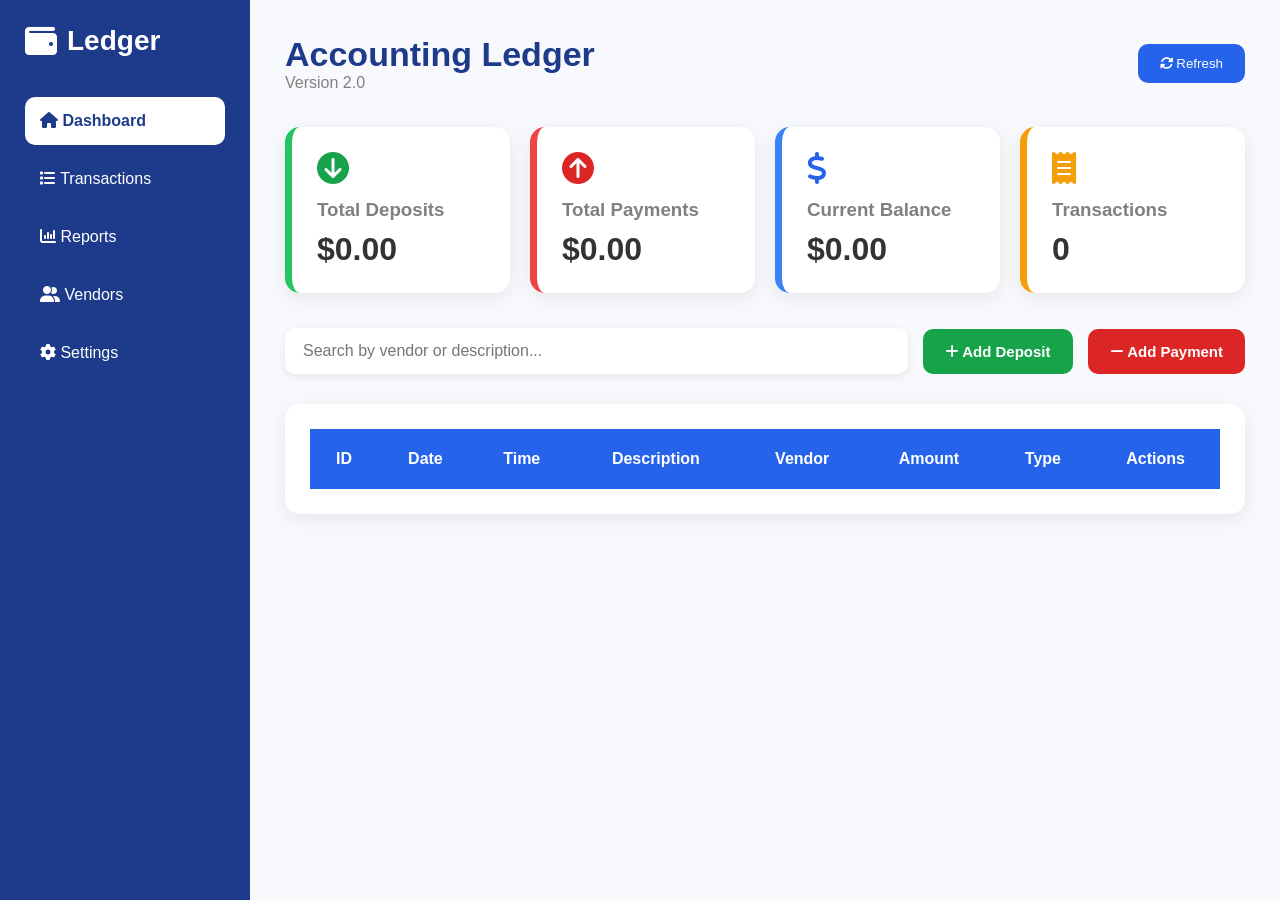
==== src/main/resources/Static/index.html @ deb06442 "Initial commit" ====
<!DOCTYPE html>
<html lang="en">

<head>

    <meta charset="UTF-8">
    <meta name="viewport" content="width=device-width, initial-scale=1.0">

    <title>Accounting Ledger</title>

    <link rel="stylesheet" href="css/style.css">

    <!-- Font Awesome Icons -->
    <link rel="stylesheet"
          href="https://cdnjs.cloudflare.com/ajax/libs/font-awesome/6.6.0/css/all.min.css">

</head>

<body>

<div class="container">

    <!-- ================= Sidebar ================= -->

    <aside class="sidebar">

        <div class="logo">

            <i class="fa-solid fa-wallet"></i>

            <h2>Ledger</h2>

        </div>

        <ul>

            <li id="dashboardMenu" class="active">
                <i class="fa-solid fa-house"></i>
                Dashboard
            </li>

            <li id="transactionsMenu">
                <i class="fa-solid fa-list"></i>
                Transactions
            </li>

            <li id="reportsMenu">
                <i class="fa-solid fa-chart-column"></i>
                Reports
            </li>

            <li id="vendorsMenu">
                <i class="fa-solid fa-user-group"></i>
                Vendors
            </li>

            <li id="settingsMenu">
                <i class="fa-solid fa-gear"></i>
                Settings
            </li>

        </ul>

    </aside>

    <section id="dashboardPage">

        <!-- Cards -->

        <!-- Toolbar -->

        <!-- Transaction Table -->

    </section>

    <section id="reportsPage" style="display:none;">

        <h2>Reports</h2>

        <div id="reportContent"></div>

    </section>

    <section id="vendorsPage" style="display:none;">

        <h2>Vendors</h2>

        <div id="vendorContent"></div>

    </section>

    <section id="settingsPage" style="display:none;">

        <h2>Settings</h2>

        <div class="settings-card">

            <button id="exportCsvBtn">
                Export CSV
            </button>

            <button id="clearSearchBtn">
                Clear Search
            </button>

        </div>

    </section>

    <!-- ================= Main Content ================= -->

    <main>

        <!-- Header -->

        <header>

            <div>

                <h1>Accounting Ledger</h1>

                <p>Version 2.0</p>

            </div>

            <button id="refreshBtn">

                <i class="fa-solid fa-rotate"></i>

                Refresh

            </button>

        </header>

        <!-- Dashboard Cards -->

        <section class="cards">

            <div class="card deposits">

                <i class="fa-solid fa-circle-arrow-down"></i>

                <h3>Total Deposits</h3>

                <h2 id="deposits">$0.00</h2>

            </div>

            <div class="card payments">

                <i class="fa-solid fa-circle-arrow-up"></i>

                <h3>Total Payments</h3>

                <h2 id="payments">$0.00</h2>

            </div>

            <div class="card balance">

                <i class="fa-solid fa-dollar-sign"></i>

                <h3>Current Balance</h3>

                <h2 id="balance">$0.00</h2>

            </div>

            <div class="card total">

                <i class="fa-solid fa-receipt"></i>

                <h3>Transactions</h3>

                <h2 id="transactionCount">0</h2>

            </div>

        </section>

        <!-- Toolbar -->

        <section class="toolbar">

            <input
                    type="text"
                    id="searchBox"
                    placeholder="Search by vendor or description...">

            <button id="depositBtn">

                <i class="fa-solid fa-plus"></i>

                Add Deposit

            </button>

            <button id="paymentBtn">

                <i class="fa-solid fa-minus"></i>

                Add Payment

            </button>

        </section>

        <!-- Transactions Table -->

        <section class="table-section">

            <table>

                <thead>

                <tr>

                    <th>ID</th>

                    <th>Date</th>

                    <th>Time</th>

                    <th>Description</th>

                    <th>Vendor</th>

                    <th>Amount</th>

                    <th>Type</th>

                    <th>Actions</th>

                </tr>

                </thead>

                <tbody id="transactionTable">

                </tbody>

            </table>

        </section>

    </main>

</div>

<!-- ================= Modal ================= -->

<div class="modal" id="transactionModal">

    <div class="modal-content">

        <span class="close">&times;</span>

        <h2 id="modalTitle">New Transaction</h2>

        <form id="transactionForm">

            <label>Description</label>

            <input
                    id="description"
                    type="text"
                    required>

            <label>Vendor</label>

            <input
                    id="vendor"
                    type="text"
                    required>

            <label>Amount</label>

            <label>Payment Method</label>

            <select id="paymentMethod">

                <option value="Cash">Cash</option>

                <option value="Debit Card">Debit Card</option>

                <option value="Credit Card">Credit Card</option>

                <option value="Check">Check</option>

                <option value="Bank Transfer">Bank Transfer</option>

                <option value="Mobile Payment">Mobile Payment</option>

            </select>

            <input
                    id="amount"
                    type="number"
                    step="0.01"
                    required>

            <label>Type</label>

            <select id="transactionType">

                <option value="DEPOSIT">Deposit</option>

                <option value="PAYMENT">Payment</option>

            </select>

            <button
                    id="saveBtn"
                    type="submit">

                Save Transaction

            </button>

        </form>

    </div>

</div>

<script src="js/app.js"></script>

</body>

</html>
---- src/main/resources/Static/css/style.css ----
/* ===========================
   RESET
=========================== */

* {
    margin: 0;
    padding: 0;
    box-sizing: border-box;
}

body {
    font-family: "Segoe UI", Arial, sans-serif;
    background: #f4f7fb;
    color: #333;
}

/* ===========================
   LAYOUT
=========================== */

.container {
    display: flex;
    min-height: 100vh;
}

/* ===========================
   SIDEBAR
=========================== */

.sidebar {
    width: 250px;
    background: #1e3a8a;
    color: white;
    display: flex;
    flex-direction: column;
    padding: 25px;
}

.logo {
    display: flex;
    align-items: center;
    gap: 10px;
    margin-bottom: 40px;
}

.logo i {
    font-size: 32px;
}

.logo h2 {
    font-size: 28px;
}

.sidebar ul {
    list-style: none;
}

.sidebar li {
    padding: 15px;
    border-radius: 10px;
    margin-bottom: 10px;
    cursor: pointer;
    transition: .3s;
}

.sidebar li:hover {
    background: rgba(255,255,255,.15);
}

.sidebar li.active {
    background: white;
    color: #1e3a8a;
    font-weight: bold;
}

/* ===========================
   MAIN
=========================== */

main {
    flex: 1;
    padding: 35px;
}

/* ===========================
   HEADER
=========================== */

header {
    display: flex;
    justify-content: space-between;
    align-items: center;
    margin-bottom: 35px;
}

header h1 {
    color: #1e3a8a;
    font-size: 34px;
}

header p {
    color: gray;
}

#refreshBtn {
    background: #2563eb;
    color: white;
    border: none;
    padding: 12px 22px;
    border-radius: 10px;
    cursor: pointer;
    transition: .3s;
}

#refreshBtn:hover {
    background: #1d4ed8;
}

/* ===========================
   DASHBOARD CARDS
=========================== */

.cards {
    display: grid;
    grid-template-columns: repeat(4,1fr);
    gap: 20px;
    margin-bottom: 35px;
}

.card {
    background: white;
    border-radius: 15px;
    padding: 25px;
    box-shadow: 0 5px 20px rgba(0,0,0,.08);
    transition: .25s;
}

.card:hover {
    transform: translateY(-4px);
}

.card i {
    font-size: 32px;
    margin-bottom: 15px;
}

.card h3 {
    color: gray;
    margin-bottom: 10px;
}

.card h2 {
    font-size: 32px;
}

.deposits i {
    color: #16a34a;
}

.payments i {
    color: #dc2626;
}

.balance i {
    color: #2563eb;
}

.total i {
    color: #f59e0b;
}

/* ===========================
   TOOLBAR
=========================== */

.toolbar{
    display:flex;
    align-items:center;
    gap:15px;
    margin-bottom:30px;
}

.toolbar input{

    flex:1;

    padding:14px;

    border:none;

    outline:none;

    border-radius:10px;

    font-size:16px;

    background:white;

    box-shadow:0 3px 10px rgba(0,0,0,.08);

}

.toolbar button{

    padding:14px 22px;

    border:none;

    border-radius:10px;

    cursor:pointer;

    font-size:15px;

    font-weight:bold;

    transition:.3s;

}

#depositBtn{

    background:#16a34a;

    color:white;

}

#depositBtn:hover{

    background:#15803d;

}

#paymentBtn{

    background:#dc2626;

    color:white;

}

#paymentBtn:hover{

    background:#b91c1c;

}

/* ===========================
   TABLE
=========================== */

.table-section{

    background:white;

    border-radius:15px;

    padding:25px;

    box-shadow:0 5px 20px rgba(0,0,0,.08);

}

table{

    width:100%;

    border-collapse:collapse;

}

thead{

    background:#2563eb;

    color:white;

}

th{

    padding:16px;

    text-align:center;

}

td{

    padding:14px;

    text-align:center;

    border-bottom:1px solid #eee;

}

tbody tr{

    transition:.3s;

}

tbody tr:hover{

    background:#f3f6ff;

}

/* ===========================
   ACTION BUTTONS
=========================== */

.editBtn{

    background:#2563eb;

    color:white;

    border:none;

    padding:8px 14px;

    border-radius:8px;

    cursor:pointer;

    margin-right:8px;

}

.editBtn:hover{

    background:#1d4ed8;

}

.deleteBtn{

    background:#dc2626;

    color:white;

    border:none;

    padding:8px 14px;

    border-radius:8px;

    cursor:pointer;

}

.deleteBtn:hover{

    background:#b91c1c;

}

/* ===========================
   MODAL
=========================== */

.modal{

    display:none;

    position:fixed;

    z-index:1000;

    left:0;

    top:0;

    width:100%;

    height:100%;

    background:rgba(0,0,0,.55);

}

.modal-content{

    width:500px;

    background:white;

    margin:60px auto;

    border-radius:15px;

    padding:30px;

    position:relative;

    animation:popup .3s ease;

}

@keyframes popup{

    from{

        opacity:0;

        transform:scale(.8);

    }

    to{

        opacity:1;

        transform:scale(1);

    }

}

.close{

    position:absolute;

    right:20px;

    top:15px;

    font-size:30px;

    cursor:pointer;

    color:gray;

}

.close:hover{

    color:red;

}

.modal h2{

    color:#1e3a8a;

    margin-bottom:25px;

}

.modal label{

    display:block;

    margin-top:15px;

    font-weight:bold;

}

.modal input,

.modal select{

    width:100%;

    margin-top:8px;

    margin-bottom:15px;

    padding:12px;

    border-radius:8px;

    border:1px solid #ccc;

    font-size:15px;

}

#saveBtn{

    width:100%;

    margin-top:15px;

    padding:14px;

    background:#2563eb;

    color:white;

    border:none;

    border-radius:10px;

    font-size:16px;

    cursor:pointer;

}

#saveBtn:hover{

    background:#1d4ed8;

}

/* ===========================================
   RESPONSIVE DESIGN
=========================================== */

@media (max-width:1200px){

    .cards{

        grid-template-columns:repeat(2,1fr);

    }

}

@media (max-width:900px){

    .container{

        flex-direction:column;

    }

    .sidebar{

        width:100%;

        height:auto;

    }

    .toolbar{

        flex-direction:column;

        align-items:stretch;

    }

}

@media (max-width:700px){

    .cards{

        grid-template-columns:1fr;

    }

    .modal-content{

        width:90%;

    }

    table{

        font-size:14px;

    }

}

/* ===========================================
   SCROLLBAR
=========================================== */

::-webkit-scrollbar{

    width:10px;

}

::-webkit-scrollbar-thumb{

    background:#2563eb;

    border-radius:20px;

}

::-webkit-scrollbar-track{

    background:#ececec;

}

/* ===========================================
   TABLE ROW ANIMATION
=========================================== */

tbody tr{

    animation:fadeIn .4s ease;

}

@keyframes fadeIn{

    from{

        opacity:0;

        transform:translateY(10px);

    }

    to{

        opacity:1;

        transform:translateY(0);

    }

}

/* ===========================================
   CARD COLORS
=========================================== */

.deposits{

    border-left:7px solid #22c55e;

}

.payments{

    border-left:7px solid #ef4444;

}

.balance{

    border-left:7px solid #3b82f6;

}

.total{

    border-left:7px solid #f59e0b;

}

/* ===========================================
   BUTTON EFFECTS
=========================================== */

button{

    transition:.25s;

}

button:hover{

    transform:translateY(-2px);

    box-shadow:0 5px 15px rgba(0,0,0,.18);

}

button:active{

    transform:scale(.96);

}

/* ===========================================
   INPUT EFFECTS
=========================================== */

input:focus,

select:focus{

    border:1px solid #2563eb;

    outline:none;

    box-shadow:0 0 8px rgba(37,99,235,.25);

}

/* ===========================================
   CARD ANIMATION
=========================================== */

.card{

    animation:cardFade .5s ease;

}

@keyframes cardFade{

    from{

        opacity:0;

        transform:translateY(20px);

    }

    to{

        opacity:1;

        transform:translateY(0);

    }

}

/* ===========================================
   MODAL BUTTONS
=========================================== */

#saveBtn{

    font-weight:bold;

    letter-spacing:.5px;

}

/* ===========================================
   SEARCH BAR ICON SPACE
=========================================== */

#searchBox{

    padding-left:18px;

}

/* ===========================================
   TABLE HEADER
=========================================== */

thead tr{

    height:60px;

}

tbody tr{

    height:55px;

}

/* ===========================================
   PAGE BACKGROUND
=========================================== */

main{

    background:#f7f9fc;

}

/* ===========================================
   FINISHED
=========================================== */
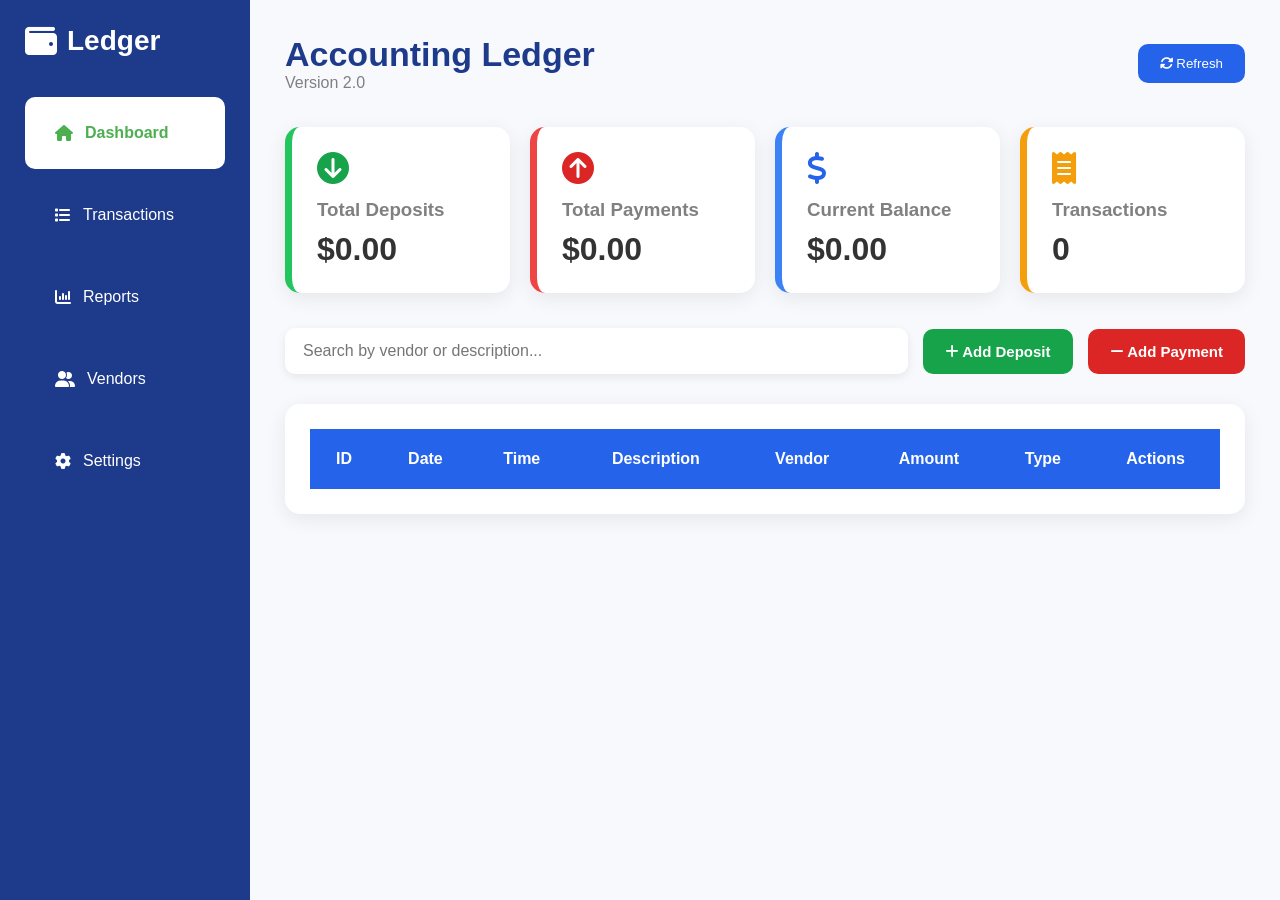
==== commit f4de0b70: "Redesign UI with separate pages for the reports, settings and vendors" ====
--- a/src/main/resources/Static/index.html
+++ b/src/main/resources/Static/index.html
@@ -34,78 +34,44 @@
 
         <ul>
 
-            <li id="dashboardMenu" class="active">
-                <i class="fa-solid fa-house"></i>
-                Dashboard
-            </li>
-
-            <li id="transactionsMenu">
-                <i class="fa-solid fa-list"></i>
-                Transactions
-            </li>
-
-            <li id="reportsMenu">
-                <i class="fa-solid fa-chart-column"></i>
-                Reports
-            </li>
-
-            <li id="vendorsMenu">
-                <i class="fa-solid fa-user-group"></i>
-                Vendors
-            </li>
-
-            <li id="settingsMenu">
-                <i class="fa-solid fa-gear"></i>
-                Settings
+            <li class="active">
+                <a href="index.html">
+                    <i class="fa-solid fa-house"></i>
+                    Dashboard
+                </a>
+            </li>
+
+            <li>
+                <a href="transactions.html">
+                    <i class="fa-solid fa-list"></i>
+                    Transactions
+                </a>
+            </li>
+
+            <li>
+                <a href="reports.html">
+                    <i class="fa-solid fa-chart-column"></i>
+                    Reports
+                </a>
+            </li>
+
+            <li>
+                <a href="vendors.html">
+                    <i class="fa-solid fa-user-group"></i>
+                    Vendors
+                </a>
+            </li>
+
+            <li>
+                <a href="settings.html">
+                    <i class="fa-solid fa-gear"></i>
+                    Settings
+                </a>
             </li>
 
         </ul>
 
     </aside>
-
-    <section id="dashboardPage">
-
-        <!-- Cards -->
-
-        <!-- Toolbar -->
-
-        <!-- Transaction Table -->
-
-    </section>
-
-    <section id="reportsPage" style="display:none;">
-
-        <h2>Reports</h2>
-
-        <div id="reportContent"></div>
-
-    </section>
-
-    <section id="vendorsPage" style="display:none;">
-
-        <h2>Vendors</h2>
-
-        <div id="vendorContent"></div>
-
-    </section>
-
-    <section id="settingsPage" style="display:none;">
-
-        <h2>Settings</h2>
-
-        <div class="settings-card">
-
-            <button id="exportCsvBtn">
-                Export CSV
-            </button>
-
-            <button id="clearSearchBtn">
-                Clear Search
-            </button>
-
-        </div>
-
-    </section>
 
     <!-- ================= Main Content ================= -->
 
--- a/src/main/resources/Static/css/style.css
+++ b/src/main/resources/Static/css/style.css
@@ -71,6 +71,30 @@
     background: white;
     color: #1e3a8a;
     font-weight: bold;
+}
+
+.sidebar ul li a {
+
+    display: flex;
+
+    align-items: center;
+
+    gap: 12px;
+
+    color: white;
+
+    text-decoration: none;
+
+    width: 100%;
+
+    padding: 12px 15px;
+
+}
+
+.sidebar ul li.active a {
+
+    color: #4CAF50;
+
 }
 
 /* ===========================
@@ -772,4 +796,28 @@
 
 /* ===========================================
    FINISHED
-=========================================== */+=========================================== */
+
+.dark-mode{
+
+    background:#181818;
+
+    color:white;
+
+}
+
+.dark-mode .card{
+
+    background:#2b2b2b;
+
+    color:white;
+
+}
+
+.dark-mode table{
+
+    background:#2b2b2b;
+
+    color:white;
+
+}
